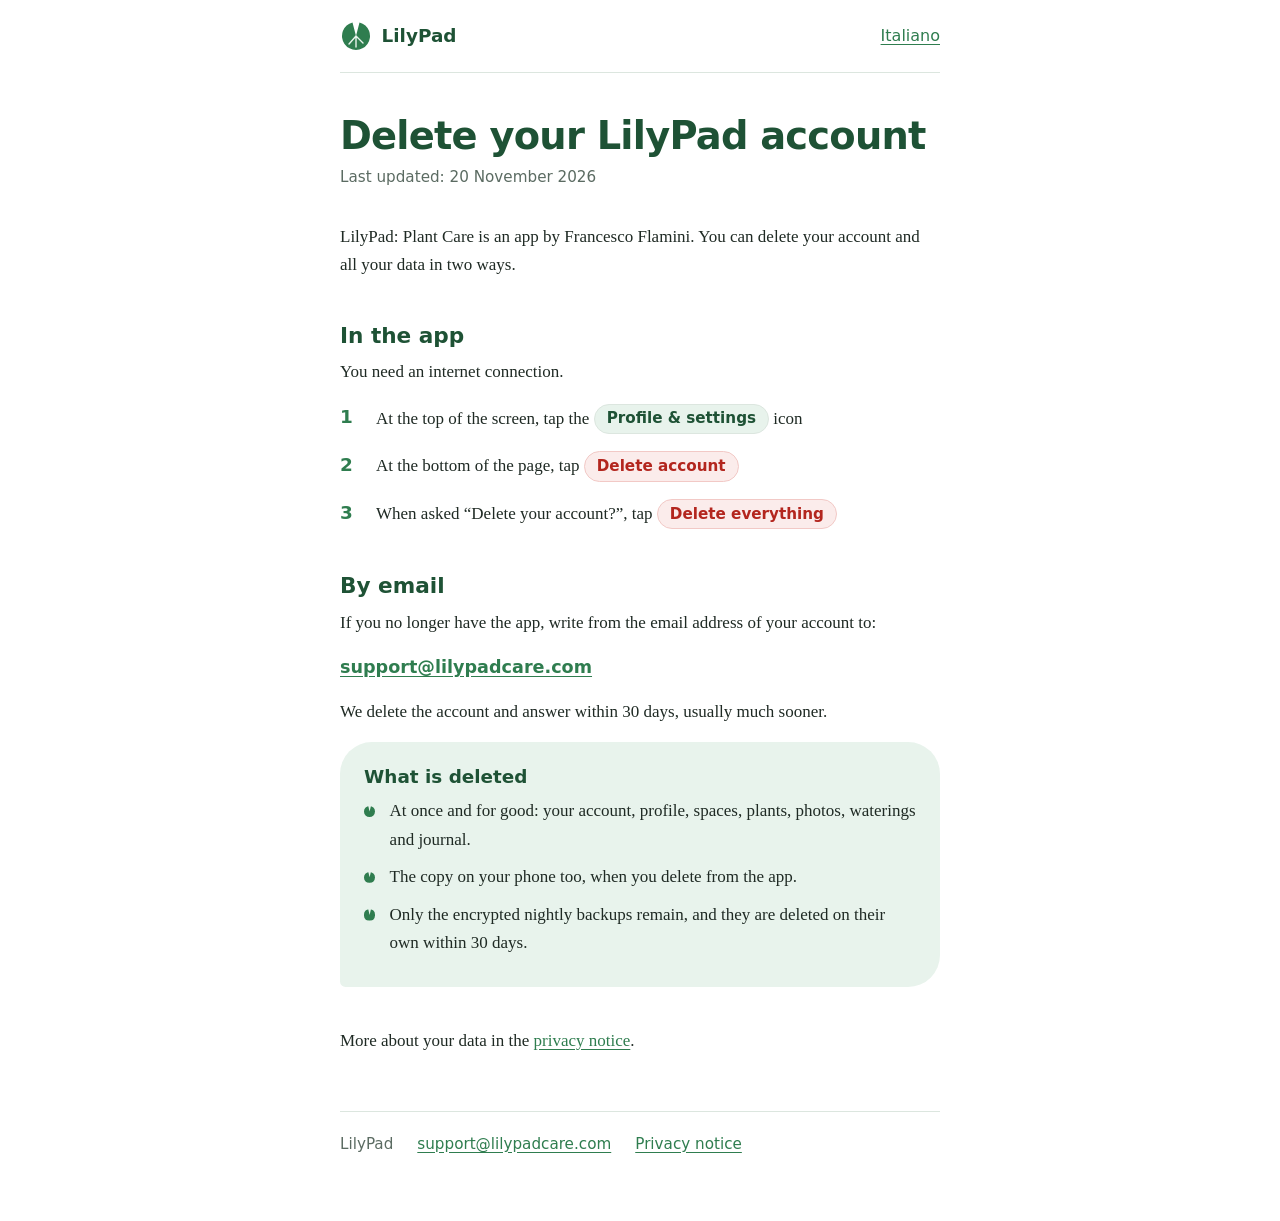
==== delete-account/index.html @ 2efdf557 "LilyPad website: privacy notice and account deletion page (EN, IT) Co-Authored-By: Claude Opus 5.5 <" ====
<!doctype html>
<html lang="en">
<head>
<meta charset="utf-8">
<meta name="viewport" content="width=device-width, initial-scale=1">
<title>Delete your account — LilyPad</title>
<meta name="description" content="How to delete your LilyPad account and all its data.">
<link rel="stylesheet" href="/style.css">
<link rel="alternate" hreflang="it" href="/it/delete-account/">
</head>
<body>
<div class="page">

<header class="top">
  <a class="brand" href="/">
    <svg viewBox="0 0 32 32" aria-hidden="true">
      <path d="M16 16 L19.5 2.4 A14 14 0 1 1 12.5 2.4 Z" fill="#2F7D4F"/>
      <path d="M16 16 L9 24 M16 16 L23 23 M16 16 L16 27" stroke="#E8F3EC" stroke-width="1.4" stroke-linecap="round"/>
    </svg>
    LilyPad
  </a>
  <a class="lang" href="/it/delete-account/" lang="it" hreflang="it">Italiano</a>
</header>

<main>
<h1>Delete your LilyPad account</h1>
<p class="updated">Last updated: 20 November 2026</p>

<p>LilyPad: Plant Care is an app by Francesco Flamini. You can delete your account and all your data in two ways.</p>

<h2>In the app</h2>
<p>You need an internet connection.</p>
<ol class="steps">
  <li><span>At the top of the screen, tap the <span class="tap">Profile &amp; settings</span> icon</span></li>
  <li><span>At the bottom of the page, tap <span class="tap danger">Delete account</span></span></li>
  <li><span>When asked “Delete your account?”, tap <span class="tap danger">Delete everything</span></span></li>
</ol>

<h2>By email</h2>
<p>If you no longer have the app, write from the email address of your account to:</p>
<p class="mail"><a href="mailto:support@lilypadcare.com?subject=Delete%20my%20account">support@lilypadcare.com</a></p>
<p>We delete the account and answer within 30 days, usually much sooner.</p>

<section class="pad" aria-labelledby="what">
  <h2 id="what">What is deleted</h2>
  <ul>
    <li>At once and for good: your account, profile, spaces, plants, photos, waterings and journal.</li>
    <li>The copy on your phone too, when you delete from the app.</li>
    <li>Only the encrypted nightly backups remain, and they are deleted on their own within 30 days.</li>
  </ul>
</section>

<p>More about your data in the <a href="/privacy/">privacy notice</a>.</p>
</main>

<footer class="foot">
  <p><span>LilyPad</span><a href="mailto:support@lilypadcare.com">support@lilypadcare.com</a><a href="/privacy/">Privacy notice</a></p>
</footer>

</div>
</body>
</html>
---- style.css ----
/* LilyPad site: system fonts only, nothing from other hosts. Colors from the app (src/constants/colors.ts). */
:root {
  --paper: #FFFFFF;
  --ink: #1F2A24;
  --muted: #5B6B62;
  --green: #2F7D4F;
  --green-deep: #1E5235;
  --leaf: #E8F3EC;
  --rule: #DCE6DF;
  --sans: system-ui, -apple-system, "Segoe UI", Roboto, "Noto Sans", sans-serif;
  --serif: "Iowan Old Style", "Palatino Linotype", Charter, "Sitka Text", "Noto Serif", Georgia, serif;
}

* { box-sizing: border-box; }

html { -webkit-text-size-adjust: 100%; }

body {
  margin: 0;
  background: var(--paper);
  color: var(--ink);
  font-family: var(--serif);
  font-size: 1.0625rem;
  line-height: 1.65;
}

.page {
  max-width: 40rem;
  margin: 0 auto;
  padding: 1.25rem 1.25rem 4rem;
}

/* Header: the pad mark, the name, the other language */
.top {
  display: flex;
  align-items: center;
  justify-content: space-between;
  gap: 1rem;
  font-family: var(--sans);
  font-size: 1rem;
  padding-bottom: 1.25rem;
  border-bottom: 1px solid var(--rule);
}
.brand {
  display: flex;
  align-items: center;
  gap: 0.6rem;
  color: var(--green-deep);
  font-weight: 700;
  font-size: 1.15rem;
  text-decoration: none;
}
.brand svg { width: 2rem; height: 2rem; flex: none; }
.lang { color: var(--green); }

a { color: var(--green); text-underline-offset: 0.18em; }
a:hover { color: var(--green-deep); }
a:focus-visible {
  outline: 3px solid var(--green);
  outline-offset: 3px;
  border-radius: 3px;
}

/* Title block */
h1, h2, h3 {
  font-family: var(--sans);
  color: var(--green-deep);
  line-height: 1.2;
}
h1 {
  font-size: clamp(1.75rem, 6vw, 2.4rem);
  letter-spacing: -0.02em;
  margin: 2.5rem 0 0.4rem;
}
.updated {
  font-family: var(--sans);
  font-size: 0.95rem;
  color: var(--muted);
  margin: 0 0 2rem;
}
h2 {
  font-size: 1.35rem;
  margin: 2.75rem 0 0.6rem;
  scroll-margin-top: 1rem;
}
h3 { font-size: 1.05rem; margin: 1.5rem 0 0.25rem; }
p, ul, ol { margin: 0 0 1rem; }
ul, ol { padding-left: 1.3rem; }
li { margin-bottom: 0.35rem; }

/* The pad: the short version, at the top of each page */
.pad {
  position: relative;
  background: var(--leaf);
  border-radius: 2rem 2rem 2rem 0.35rem;
  padding: 1.5rem 1.5rem 1.25rem;
  margin: 0 0 2.5rem;
}
.pad h2 { margin-top: 0; font-size: 1.15rem; }
.pad ul { list-style: none; padding: 0; margin: 0; }
.pad li {
  position: relative;
  padding-left: 1.6rem;
  margin-bottom: 0.6rem;
}
.pad li::before {
  content: "";
  position: absolute;
  left: 0;
  top: 0.5em;
  width: 0.7rem;
  height: 0.7rem;
  border-radius: 50%;
  background: var(--green);
  /* a small pad: a circle with a wedge cut out */
  clip-path: polygon(50% 50%, 62% 0, 100% 0, 100% 100%, 0 100%, 0 0, 38% 0);
}

/* Contents */
.contents {
  font-family: var(--sans);
  font-size: 1rem;
  columns: 2 14rem;
  column-gap: 2rem;
  padding: 0;
  list-style: none;
  margin: 0 0 1rem;
}
.contents li { break-inside: avoid; margin-bottom: 0.4rem; }

/* Who receives data: a table on wide screens, stacked on phones */
.services {
  width: 100%;
  border-collapse: collapse;
  font-size: 1rem;
  margin: 0.5rem 0 1.25rem;
}
.services th {
  font-family: var(--sans);
  text-align: left;
  font-size: 0.9rem;
  color: var(--muted);
  font-weight: 600;
  padding: 0 0.75rem 0.5rem 0;
  border-bottom: 2px solid var(--rule);
}
.services td {
  vertical-align: top;
  padding: 0.75rem 0.75rem 0.75rem 0;
  border-bottom: 1px solid var(--rule);
}
.services td:first-child {
  font-family: var(--sans);
  font-weight: 700;
  color: var(--green-deep);
  white-space: nowrap;
}
@media (max-width: 34rem) {
  .services thead { display: none; }
  .services, .services tbody, .services tr, .services td { display: block; }
  .services tr { padding: 0.9rem 0; border-bottom: 1px solid var(--rule); }
  .services td { border: 0; padding: 0.1rem 0; }
  .services td[data-label]::before {
    content: attr(data-label) ": ";
    font-family: var(--sans);
    font-size: 0.9rem;
    color: var(--muted);
  }
}

/* Delete page: the app's buttons, drawn as in the app */
.steps { padding-left: 0; list-style: none; counter-reset: step; }
.steps li {
  counter-increment: step;
  display: grid;
  grid-template-columns: 2.25rem 1fr;
  align-items: baseline;
  margin-bottom: 1rem;
}
.steps li::before {
  content: counter(step);
  font-family: var(--sans);
  font-weight: 700;
  color: var(--green);
  font-size: 1.15rem;
}
.tap {
  display: inline-block;
  font-family: var(--sans);
  font-size: 0.95rem;
  font-weight: 600;
  color: var(--green-deep);
  background: var(--leaf);
  border: 1px solid var(--rule);
  border-radius: 999px;
  padding: 0.1rem 0.75rem;
  white-space: nowrap;
}
.tap.danger { color: #B3261E; background: #FBECEB; border-color: #F2C9C6; }

.mail {
  font-family: var(--sans);
  font-weight: 600;
  font-size: 1.1rem;
  word-break: break-all;
}

.foot {
  margin-top: 3.5rem;
  padding-top: 1.25rem;
  border-top: 1px solid var(--rule);
  font-family: var(--sans);
  font-size: 0.95rem;
  color: var(--muted);
}

@media print {
  .top .lang, .contents { display: none; }
  body { font-size: 11pt; }
}
.foot p { display: flex; flex-wrap: wrap; gap: 0.4rem 1.5rem; margin: 0; }
@media (max-width: 26rem) {
  body { font-size: 1rem; }
  .page { padding-left: 1rem; padding-right: 1rem; }
  .pad { padding: 1.25rem 1.1rem 1rem; }
}
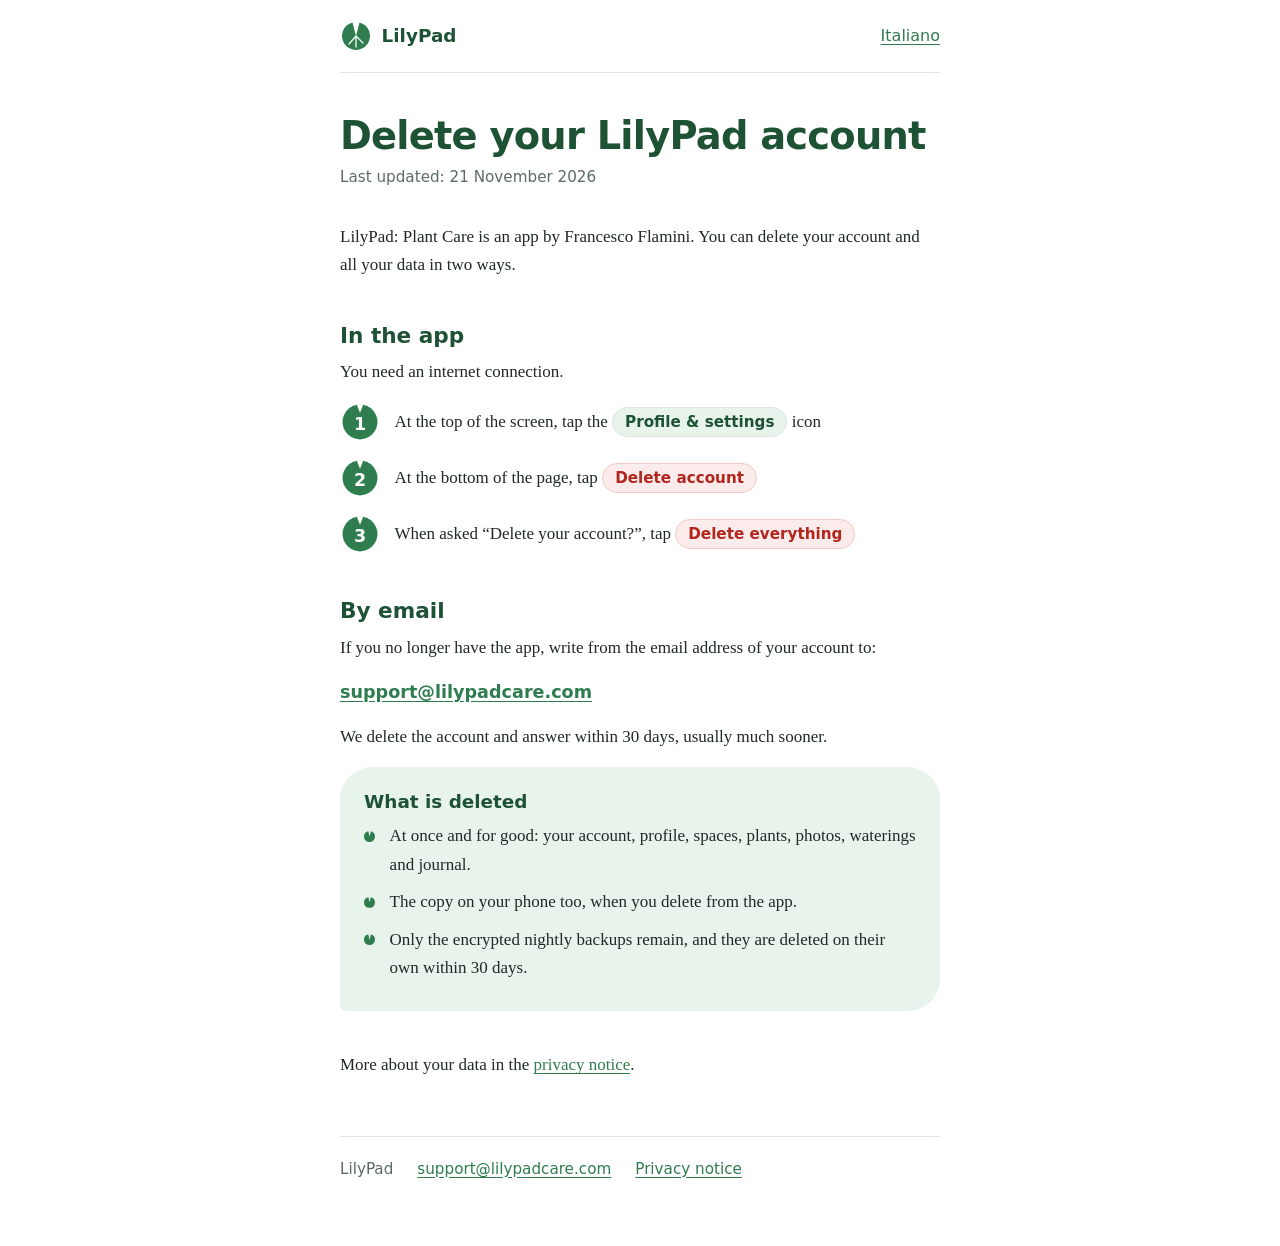
==== commit abb651ed: "Privacy pages: stem contents, lily-pad step numbers, legal basis once, user-facing text only Owner's" ====
--- a/delete-account/index.html
+++ b/delete-account/index.html
@@ -24,16 +24,16 @@
 
 <main>
 <h1>Delete your LilyPad account</h1>
-<p class="updated">Last updated: 20 November 2026</p>
+<p class="updated">Last updated: 21 November 2026</p>
 
 <p>LilyPad: Plant Care is an app by Francesco Flamini. You can delete your account and all your data in two ways.</p>
 
 <h2>In the app</h2>
 <p>You need an internet connection.</p>
 <ol class="steps">
-  <li><span>At the top of the screen, tap the <span class="tap">Profile &amp; settings</span> icon</span></li>
-  <li><span>At the bottom of the page, tap <span class="tap danger">Delete account</span></span></li>
-  <li><span>When asked “Delete your account?”, tap <span class="tap danger">Delete everything</span></span></li>
+  <li><svg class="num" viewBox="0 0 32 32" aria-hidden="true"><path d="M16 8.5 L18.6 2.2 A14 14 0 1 1 13.4 2.2 Z"/><text x="16" y="22">1</text></svg><span>At the top of the screen, tap the <span class="tap">Profile &amp; settings</span> icon</span></li>
+  <li><svg class="num" viewBox="0 0 32 32" aria-hidden="true"><path d="M16 8.5 L18.6 2.2 A14 14 0 1 1 13.4 2.2 Z"/><text x="16" y="22">2</text></svg><span>At the bottom of the page, tap <span class="tap danger">Delete account</span></span></li>
+  <li><svg class="num" viewBox="0 0 32 32" aria-hidden="true"><path d="M16 8.5 L18.6 2.2 A14 14 0 1 1 13.4 2.2 Z"/><text x="16" y="22">3</text></svg><span>When asked “Delete your account?”, tap <span class="tap danger">Delete everything</span></span></li>
 </ol>
 
 <h2>By email</h2>
--- a/style.css
+++ b/style.css
@@ -116,17 +116,43 @@
   clip-path: polygon(50% 50%, 62% 0, 100% 0, 100% 100%, 0 100%, 0 0, 38% 0);
 }
 
-/* Contents */
+/* Contents: a stem with each section hanging off it */
+.toc-label {
+  font-family: var(--sans);
+  font-size: 0.95rem;
+  color: var(--muted);
+  margin: 0 0 0.6rem;
+}
 .contents {
   font-family: var(--sans);
   font-size: 1rem;
-  columns: 2 14rem;
-  column-gap: 2rem;
-  padding: 0;
   list-style: none;
   margin: 0 0 1rem;
-}
-.contents li { break-inside: avoid; margin-bottom: 0.4rem; }
+  padding: 0 0 0 1.1rem;
+  border-left: 2px solid var(--green);
+}
+.contents li { position: relative; margin: 0; padding: 0.3rem 0 0.3rem 0.9rem; }
+.contents li::before {
+  content: "";
+  position: absolute;
+  left: -1.1rem;
+  top: 50%;
+  width: 1.35rem;
+  border-top: 2px solid var(--green);
+}
+.contents li::after {
+  content: "";
+  position: absolute;
+  left: 0.05rem;
+  top: calc(50% - 0.3rem);
+  width: 0.6rem;
+  height: 0.6rem;
+  border-radius: 50%;
+  background: var(--leaf);
+  border: 2px solid var(--green);
+}
+.contents a { text-decoration: none; color: var(--green-deep); margin-left: 0.55rem; }
+.contents a:hover { text-decoration: underline; }
 
 /* Who receives data: a table on wide screens, stacked on phones */
 .services {
@@ -168,21 +194,22 @@
   }
 }
 
-/* Delete page: the app's buttons, drawn as in the app */
-.steps { padding-left: 0; list-style: none; counter-reset: step; }
+/* Delete page: numbered steps on a lily pad; the app's buttons drawn as in the app */
+.steps { padding-left: 0; list-style: none; }
 .steps li {
-  counter-increment: step;
-  display: grid;
-  grid-template-columns: 2.25rem 1fr;
-  align-items: baseline;
+  display: flex;
+  align-items: center;
+  gap: 0.9rem;
   margin-bottom: 1rem;
 }
-.steps li::before {
-  content: counter(step);
+.num { width: 2.5rem; height: 2.5rem; flex: none; }
+.num path { fill: var(--green); }
+.num text {
+  fill: #FFFFFF;
+  text-anchor: middle;
   font-family: var(--sans);
   font-weight: 700;
-  color: var(--green);
-  font-size: 1.15rem;
+  font-size: 14px;
 }
 .tap {
   display: inline-block;
@@ -215,7 +242,7 @@
 }
 
 @media print {
-  .top .lang, .contents { display: none; }
+  .top .lang, nav { display: none; }
   body { font-size: 11pt; }
 }
 .foot p { display: flex; flex-wrap: wrap; gap: 0.4rem 1.5rem; margin: 0; }
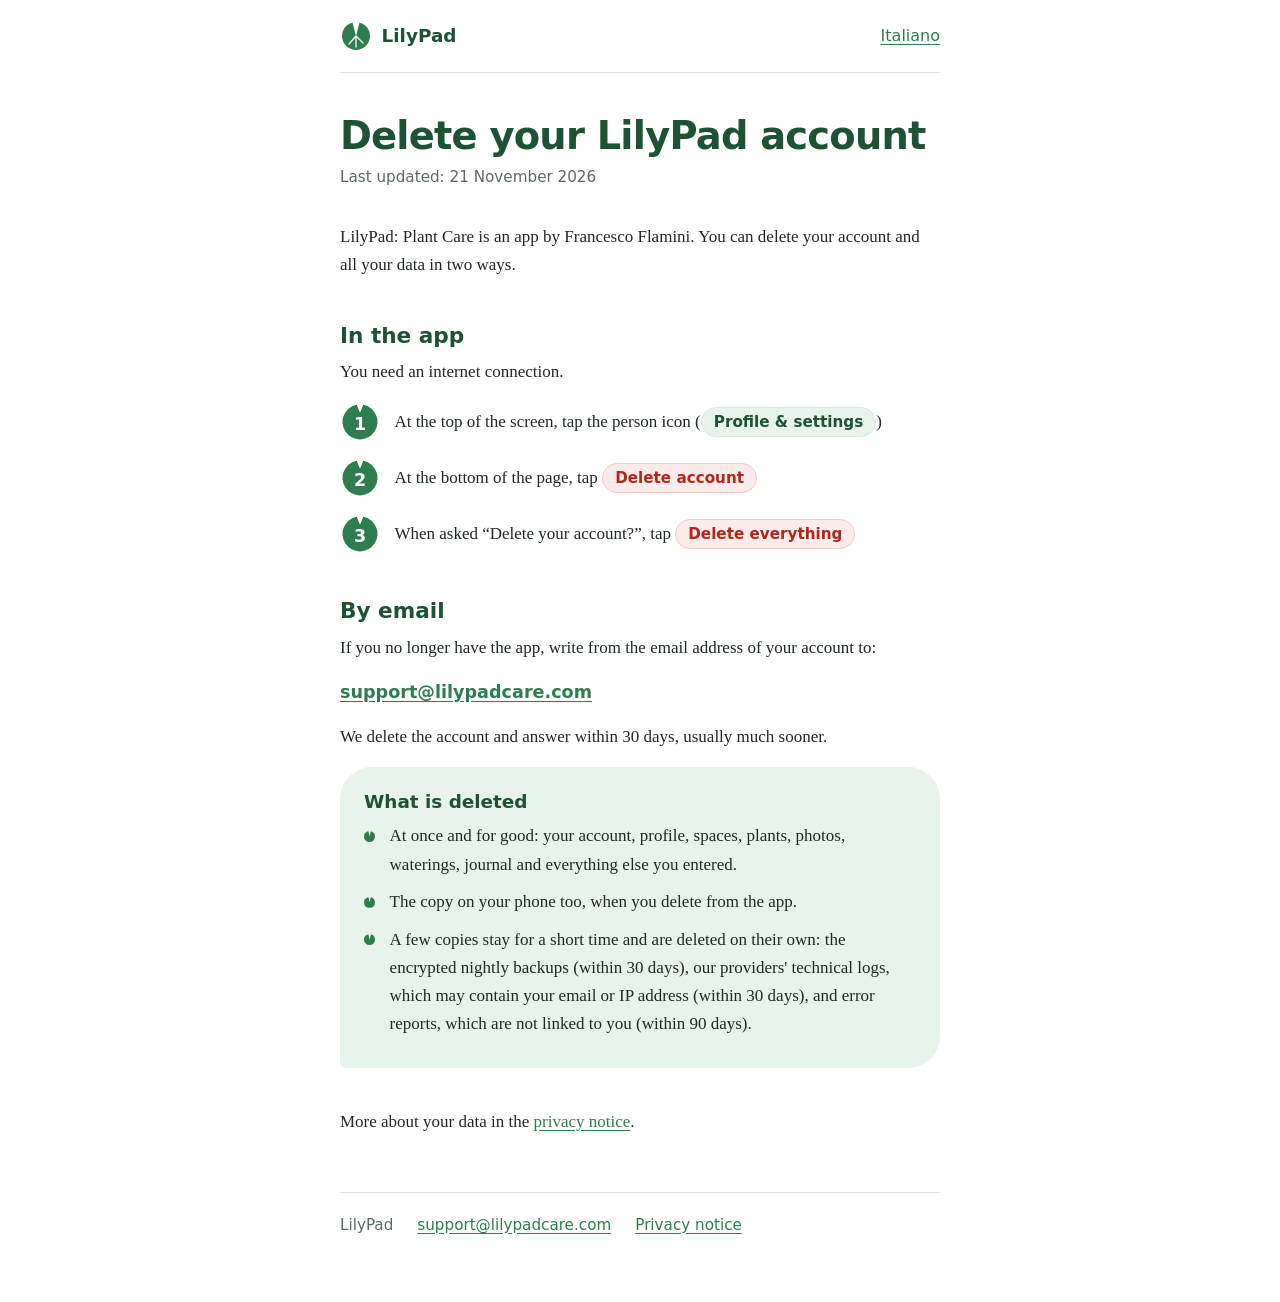
==== commit fe8a1712: "Privacy pages: apply the legal review (GitHub, retention, right to object, wording) Co-Authored-By: " ====
--- a/delete-account/index.html
+++ b/delete-account/index.html
@@ -31,7 +31,7 @@
 <h2>In the app</h2>
 <p>You need an internet connection.</p>
 <ol class="steps">
-  <li><svg class="num" viewBox="0 0 32 32" aria-hidden="true"><path d="M16 8.5 L18.6 2.2 A14 14 0 1 1 13.4 2.2 Z"/><text x="16" y="22">1</text></svg><span>At the top of the screen, tap the <span class="tap">Profile &amp; settings</span> icon</span></li>
+  <li><svg class="num" viewBox="0 0 32 32" aria-hidden="true"><path d="M16 8.5 L18.6 2.2 A14 14 0 1 1 13.4 2.2 Z"/><text x="16" y="22">1</text></svg><span>At the top of the screen, tap the person icon (<span class="tap">Profile &amp; settings</span>)</span></li>
   <li><svg class="num" viewBox="0 0 32 32" aria-hidden="true"><path d="M16 8.5 L18.6 2.2 A14 14 0 1 1 13.4 2.2 Z"/><text x="16" y="22">2</text></svg><span>At the bottom of the page, tap <span class="tap danger">Delete account</span></span></li>
   <li><svg class="num" viewBox="0 0 32 32" aria-hidden="true"><path d="M16 8.5 L18.6 2.2 A14 14 0 1 1 13.4 2.2 Z"/><text x="16" y="22">3</text></svg><span>When asked “Delete your account?”, tap <span class="tap danger">Delete everything</span></span></li>
 </ol>
@@ -44,9 +44,9 @@
 <section class="pad" aria-labelledby="what">
   <h2 id="what">What is deleted</h2>
   <ul>
-    <li>At once and for good: your account, profile, spaces, plants, photos, waterings and journal.</li>
+    <li>At once and for good: your account, profile, spaces, plants, photos, waterings, journal and everything else you entered.</li>
     <li>The copy on your phone too, when you delete from the app.</li>
-    <li>Only the encrypted nightly backups remain, and they are deleted on their own within 30 days.</li>
+    <li>A few copies stay for a short time and are deleted on their own: the encrypted nightly backups (within 30 days), our providers' technical logs, which may contain your email or IP address (within 30 days), and error reports, which are not linked to you (within 90 days).</li>
   </ul>
 </section>
 
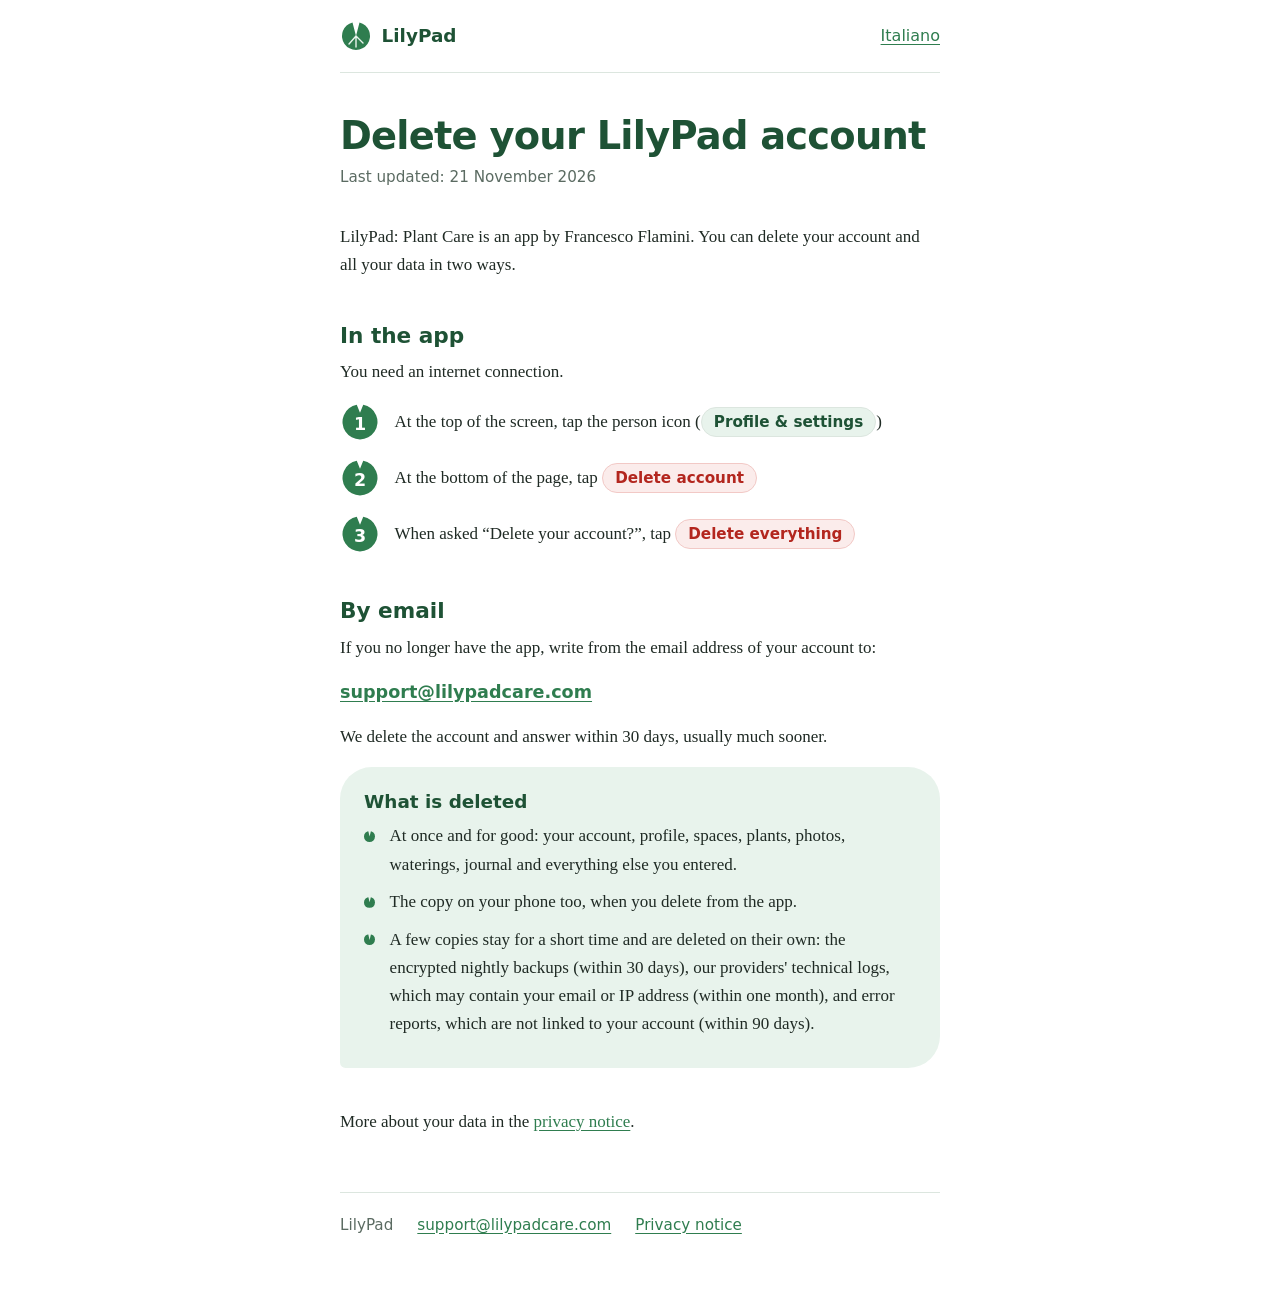
==== commit 400fb0bb: "Privacy pages: second legal review (Expo retention, one month logs, wording) Co-Authored-By: Claude " ====
--- a/delete-account/index.html
+++ b/delete-account/index.html
@@ -46,7 +46,7 @@
   <ul>
     <li>At once and for good: your account, profile, spaces, plants, photos, waterings, journal and everything else you entered.</li>
     <li>The copy on your phone too, when you delete from the app.</li>
-    <li>A few copies stay for a short time and are deleted on their own: the encrypted nightly backups (within 30 days), our providers' technical logs, which may contain your email or IP address (within 30 days), and error reports, which are not linked to you (within 90 days).</li>
+    <li>A few copies stay for a short time and are deleted on their own: the encrypted nightly backups (within 30 days), our providers' technical logs, which may contain your email or IP address (within one month), and error reports, which are not linked to your account (within 90 days).</li>
   </ul>
 </section>
 
